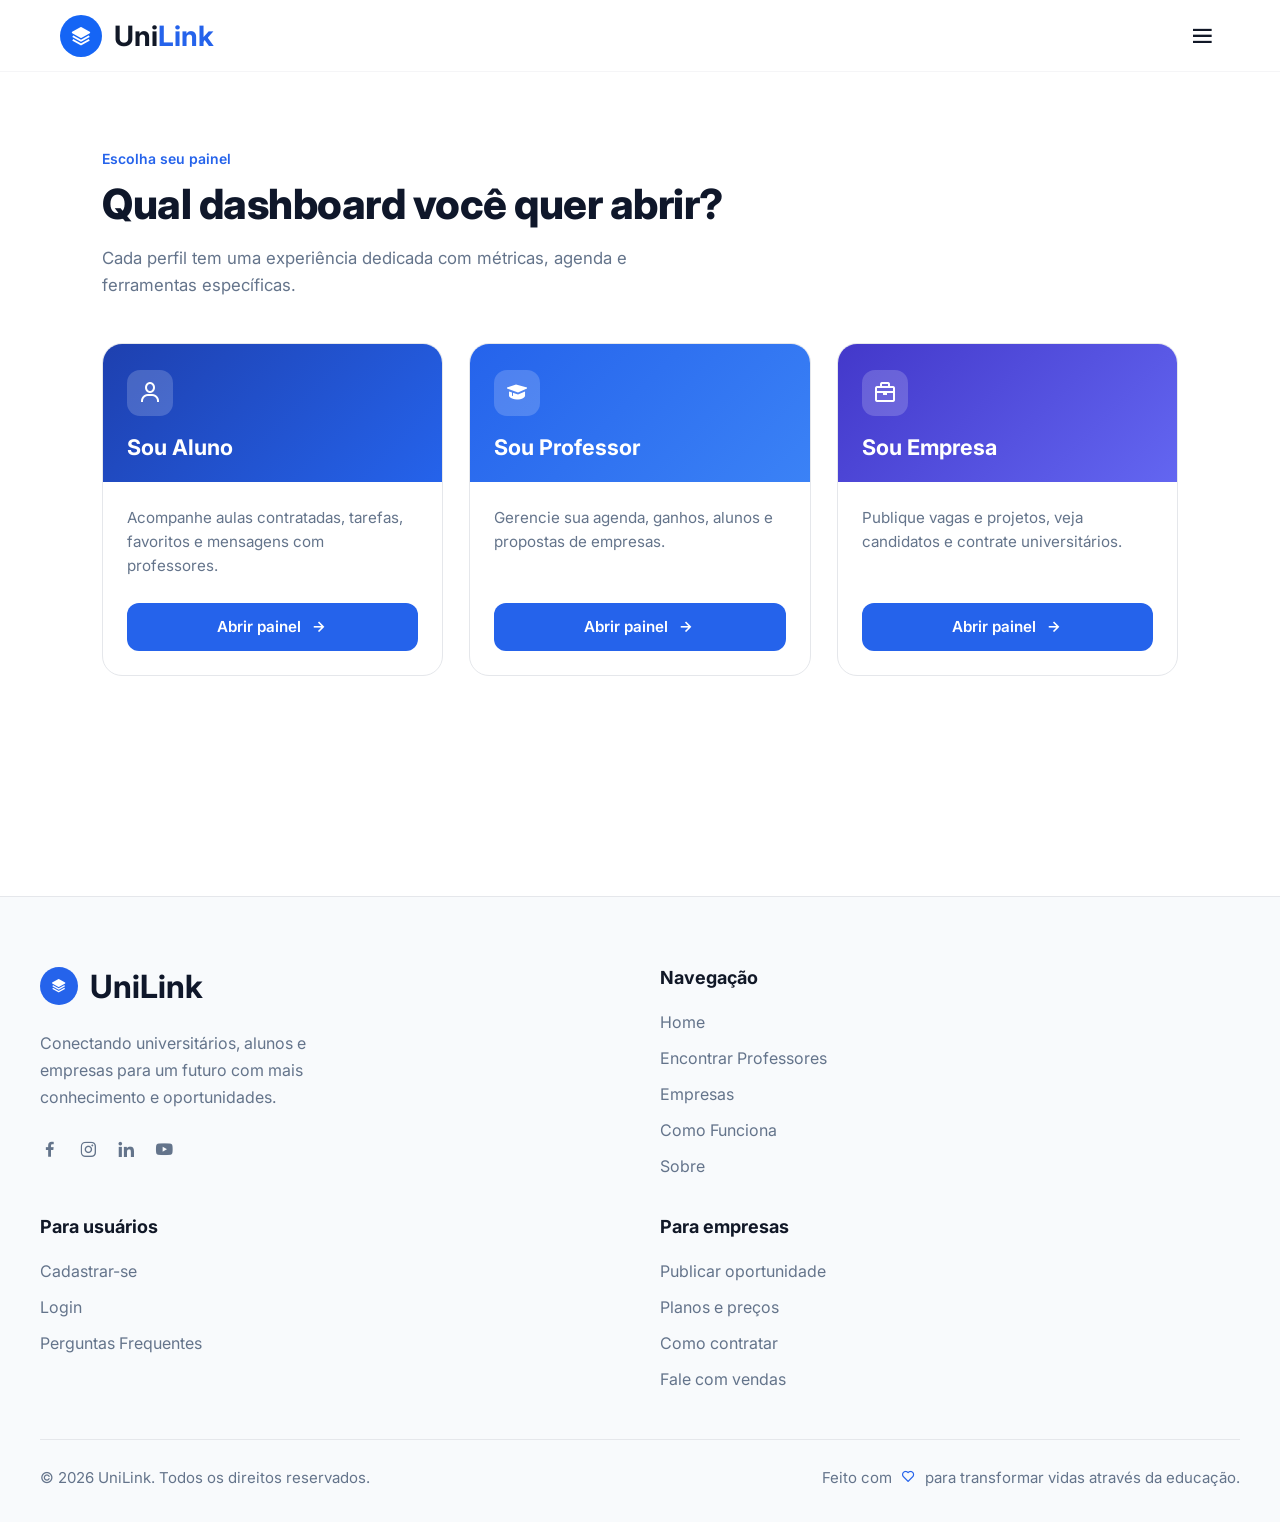
==== dashboard.html @ 73de166a "criacao da dashboard, dashboards e sidebar por tipo de conta + mobile navbar + responsividade + orga" ====
<!DOCTYPE html>
<html lang="pt-br">
<head>
    <meta charset="UTF-8">
    <meta name="viewport" content="width=device-width, initial-scale=1.0">
    <title>Escolha seu Painel | UniLink</title>
    <link rel="stylesheet" href="css/styles.css">
    <link rel="stylesheet" href="css/dashboard/dashboard.css">
    <link href='https://unpkg.com/boxicons@2.1.4/css/boxicons.min.css' rel='stylesheet'>
</head>
<body>
    <header id="header">
        <nav class="navbar">
            <a href="index.html" class="logo">
                <div class="logo-icon">
                    <i class='bx bxs-layer'></i>
                </div>
                <span >Uni<span style="color:#2563EB">Link</span></span>
            </a>
            <ul class="nav-links">
                <li><a href="index.html">Home</a></li>
                <li><a href="professores.html">Encontrar Professores</a></li>
                <li><a href="empresas.html">Empresas</a></li>
                <li><a href="#">Como Funciona</a></li>
                <li><a href="faq.html">Sobre</a></li>
            </ul>
            <div class="nav-buttons">
                <button class="btn-login" onclick="window.location.href='login.html'">
                    <i class='bx bx-log-in' style='color:#0e0e0e'></i>
                    Login
                </button>
                <button class="btn-register" onclick="window.location.href='register.html'">Cadastre-se</button>
            </div>
            <button class="menu-toggle" id="menuToggle" aria-label="Abrir menu">
                <i class='bx bx-menu'></i>
            </button>
            <div class="mobile-menu" id="mobileMenu">
                <ul class="mobile-nav-links">
                    <li><a href="index.html">Home</a></li>
                    <li><a href="professores.html">Encontrar Professores</a></li>
                    <li><a href="empresas.html">Empresas</a></li>
                    <li><a href="#">Como Funciona</a></li>
                    <li><a href="faq.html">Sobre</a></li>
                </ul>
                <div class="mobile-nav-buttons">
                    <button class="btn-login" onclick="window.location.href='login.html'">
                        <i class='bx bx-log-in'></i>
                        Login
                    </button>
                    <button class="btn-register" onclick="window.location.href='register.html'">Cadastre-se</button>
                </div>
            </div>
        </nav>
    </header>
    <main>
        <section class="dash-select">
            <div class="dash-container">
                <span class="dash-eyebrow">Escolha seu painel</span>
                <h1>Qual dashboard você quer abrir?</h1>
                <p>Cada perfil tem uma experiência dedicada com métricas, agenda e ferramentas específicas.</p>
                <div class="dash-grid">
                    <article class="dash-card dash-card-aluno">
                        <div class="dash-card-top">
                            <div class="dash-icon">
                                <i class='bx bx-user'></i>
                            </div>
                            <h3>Sou Aluno</h3>
                        </div>
                        <div class="dash-card-body">
                            <p>Acompanhe aulas contratadas, tarefas, favoritos e mensagens com professores.</p>
                            <a href="painel-aluno.html" class="dash-btn">
                                Abrir painel
                                <i class='bx bx-right-arrow-alt'></i>
                            </a>
                        </div>
                    </article>
                    <article class="dash-card dash-card-professor">
                        <div class="dash-card-top">
                            <div class="dash-icon">
                                <i class='bx bxs-graduation'></i>
                            </div>
                            <h3>Sou Professor</h3>
                        </div>
                        <div class="dash-card-body">
                            <p>Gerencie sua agenda, ganhos, alunos e propostas de empresas.</p>
                            <a href="painel-professor.html" class="dash-btn">
                                Abrir painel
                                <i class='bx bx-right-arrow-alt'></i>
                            </a>
                        </div>
                    </article>
                    <article class="dash-card dash-card-empresa">
                        <div class="dash-card-top">
                            <div class="dash-icon">
                                <i class='bx bx-briefcase'></i>
                            </div>
                            <h3>Sou Empresa</h3>
                        </div>
                        <div class="dash-card-body">
                            <p>Publique vagas e projetos, veja candidatos e contrate universitários.</p>
                            <a href="painel-empresa.html" class="dash-btn">
                                Abrir painel
                                <i class='bx bx-right-arrow-alt'></i>
                            </a>
                        </div>
                    </article>
                </div>
            </div>
        </section>
    </main>
    <footer class="footer">
        <div class="footer-container">
            <div class="footer-top">
                <div class="footer-brand">
                    <a href="#" class="footer-logo">
                        <div class="footer-logo-icon">
                            <i class='bx bxs-layer'></i>
                        </div>
                        <span>UniLink</span>
                    </a>
                    <p>
                        Conectando universitários, alunos e empresas para um futuro com mais conhecimento e oportunidades.
                    </p>
                    <div class="footer-social">
                        <a href="#"><i class='bx bxl-facebook'></i></a>
                        <a href="#"><i class='bx bxl-instagram' ></i></a>
                        <a href="#"><i class='bx bxl-linkedin' ></i></a>
                        <a href="#"><i class='bx bxl-youtube'></i></a>
                    </div>
                </div>
                <div class="footer-links">
                    <h4>Navegação</h4>
                    <a href="index.html">Home</a>
                    <a href="professores.html">Encontrar Professores</a>
                    <a href="empresas.html">Empresas</a>
                    <a href="#">Como Funciona</a>
                    <a href="faq.html">Sobre</a>
                </div>
                <div class="footer-links">
                    <h4>Para usuários</h4>
                    <a href="register.html">Cadastrar-se</a>
                    <a href="login.html">Login</a>
                    <a href="faq.html">Perguntas Frequentes</a>
                </div>
                <div class="footer-links">
                    <h4>Para empresas</h4>
                    <a href="#">Publicar oportunidade</a>
                    <a href="#">Planos e preços</a>
                    <a href="#">Como contratar</a>
                    <a href="#">Fale com vendas</a>
                </div>
            </div>
            <div class="footer-bottom">
                <p>
                    © 2026 UniLink. Todos os direitos reservados.
                </p>
                <p>
                    Feito com
                    <i class='bx bx-heart'></i>
                    para transformar vidas através da educação.
                </p>
            </div>
        </div>
    </footer>
    <script src="js/script.js"></script>
    <script src="js/dashboard/dashboard.js"></script>
</body>
</html>
---- css/styles.css ----
@import url('https://fonts.googleapis.com/css2?family=Inter:wght@400;500;600;700;800&display=swap');

* {
    padding: 0;
    margin: 0;
    box-sizing: border-box;
}

:root{
    --title:#000000;
    --text:#64748B;
    --primary:#2563EB;
    --background:#FFFFFF;
    --surface:#F8FAFC;
    --border:#E5E7EB;
    --h1:4.2rem;
    --h2:2.6rem;
    --h3:1.55rem;
    --text-lg:1.15rem;
    --text:1rem;
    --text-sm:.92rem;
    --fw-bold:700;
    --fw-semibold:600;
    --fw-medium:500;
}

body{
    font-family:'Inter', Arial, Helvetica, sans-serif;
    -webkit-font-smoothing:antialiased;
    -moz-osx-font-smoothing:grayscale;
    background:#fff;
}

header{
    position: fixed;
    top: 0;
    left: 50%;
    transform: translateX(-50%);
    width: 100%;
    max-width: 100%;
    height: 72px;
    background: rgba(255,255,255,.8);
    backdrop-filter: blur(10px);
    border-bottom: 1px solid rgba(229,231,235,.4);
    z-index: 1000;
    transition:
        width .35s ease,
        max-width .35s ease,
        height .35s ease,
        top .35s ease,
        border-radius .35s ease,
        background .35s ease,
        box-shadow .35s ease;
}

header.scrolled{
    top: 15px;
    width: calc(100% - 180px);
    max-width: 1220px;
    height: 60px;
    border-radius: 18px;
    background: rgba(255,255,255,.65);
    box-shadow: 0 10px 30px rgba(0,0,0,.08);
}

.navbar{
    max-width:1200px;
    height: 100%;
    margin:auto;
    display:flex;
    justify-content:space-between;
    align-items:center;
    padding:0 20px;
}

.logo{
    display:flex;
    align-items:center;
    gap:12px;
    font-size:28px;
    font-weight:700;
    color:#111827;
    text-decoration:none; 
}

.logo-icon{
    width:42px;
    height:42px;
    border-radius:50%;
    background:#1565F5;

    display:flex;
    justify-content:center;
    align-items:center;
}

.logo-icon i{
    color:#fff;
    font-size:22px;
}

.nav-links{
    display:flex;
    gap:42px;
    list-style:none;
}

.nav-links a{
    text-decoration:none;
    color:#4b5563;
    font-size:16px;
    transition:.3s;
}

.nav-links a:hover{
    color:#1565F5;
}

.nav-links .active{
    color:#1565F5;
    font-weight:600;
}

.nav-buttons{
    display:flex;
    gap:12px;
}



.btn-login{
    background:#fff;
    color:#111827;
    border:1px solid #d1d5db;
    padding:10px 22px;
    border-radius:12px;
    cursor:pointer;
    font-size:15px;
    transition:.3s;
}

.btn-login:hover{
    background:#f3f4f6;
}

.btn-register{
    background:#1565F5;
    color:#fff;
    border:none;
    padding:10px 22px;
    border-radius:12px;
    cursor:pointer;
    font-size:15px;
    transition:.3s;
}

.btn-register:hover{
    background:#0f57dc;
}

.menu-toggle{
    display:none;
    background:none;
    border:none;
    font-size:28px;
    color:#111827;
    cursor:pointer;
    padding:4px;
}

.mobile-menu{
    position:absolute;
    top: calc(100% + 10px);
    left:0;
    width:100%;
    background:#ffffff;
    border:1px solid rgba(229,231,235,.8);
    border-radius: 16px;
    box-shadow:0 18px 40px rgba(0,0,0,.14);
    padding:24px 20px;
    display:flex;
    flex-direction:column;
    gap:22px;

    transform:translateY(-8px);
    opacity:0;
    pointer-events:none;
    transition:.25s ease;
}

.mobile-menu.open{
    transform:translateY(0);
    opacity:1;
    pointer-events:auto;
}

.mobile-nav-links{
    list-style:none;
    display:flex;
    flex-direction:column;
    gap:16px;
}

.mobile-nav-links a{
    text-decoration:none;
    color:#4b5563;
    font-size:17px;
    transition:.2s;
}

.mobile-nav-links a:hover,
.mobile-nav-links .active{
    color:var(--primary);
    font-weight:600;
}

.mobile-nav-buttons{
    display:flex;
    flex-direction:column;
    gap:12px;
    padding-top:6px;
    border-top:1px solid var(--border);
}

.mobile-nav-buttons button{
    width:100%;
    justify-content:center;
}

.hero{
    max-width:1200px;
    margin:140px auto 80px;
    padding:0 20px;
    display:grid;
    grid-template-columns:1fr 1fr;
    gap:90px;
    align-items:center;
}

.hero-left h1{
    font-size:65px;
    line-height:1.03;
    letter-spacing:-2px;
    margin-bottom:30px;
}

.hero-left h1 span{
    color:#2563EB;
}

.hero-left p{
    font-size:19px;
    line-height:1.7;
    color:#64748B;
    max-width:560px;
    margin-bottom:38px;
}

.hero-buttons{
    display:flex;
    gap:14px;
    margin-bottom:50px;
}

.hero-btn{
    height:56px;
    padding:0 28px;
    display:flex;
    align-items:center;
    gap:10px;
    text-decoration:none;
    border-radius:14px;
    font-weight:600;
    transition:.3s;
}

.hero-btn-primary{
    background:#2563EB;
    color:#fff;
}

.hero-btn-primary:hover{
    background:#1D4ED8;
}

.hero-btn-secondary{
    border:1px solid #D6DCE5;
    color:#111827;
    background:#fff;
}

.hero-btn-secondary:hover{
    background:#F8FAFC;
}

.hero-stats{
    display:flex;
    gap:24px;
    flex-wrap:nowrap;
}

.stat{
    display:flex;
    gap:10px;
    align-items:center;
}

.hero-stats .icon{
    width:42px;
    height:42px;
    min-width:42px;
    border-radius:14px;
    display:flex;
    justify-content:center;
    align-items:center;
    font-size:20px;
    flex-shrink:0;
    position:static;
}

.blue{
    background:#EAF2FF;
    color:#2563EB;
}

.green{
    background:#DCFCE7;
    color:#16A34A;
}

.orange{
    background:#FFF3E0;
    color:#F59E0B;
}

.stat h3{
    margin:0;
    font-size:22px;
    font-weight:700;
    color:#111827;
    line-height:1.2;
}

.stat p{
    margin:0;
    font-size:14px;
    color:#64748B;
    line-height:1.2;
}

.hero-right{
    position:relative;
}

.hero-right img{
    width:100%;
    border-radius:28px;
    display:block;
}

.hero-card{
    position:absolute;
    background:#fff;
    border-radius:20px;
    padding:18px;
    box-shadow:0 12px 40px rgba(15,23,42,.12);
}

.hero-card small{
    display:block;
    color:#64748B;
    margin-bottom:8px;
    font-size:13px;
}

.hero-card h3{
    font-size:20px;
    color:#111827;
    margin-bottom:6px;
}

.hero-card span{
    font-size:13px;
    color:#64748B;
}

.rating{
    top:25px;
    left:25px;
}

.price{
    top:25px;
    right:25px;
}

.university-card{
    right:30px;
    top:180px;
    width:230px;
    display:flex;
    gap:15px;
    align-items:center;
}

.subject{
    left:25px;
    bottom:25px;
    display:flex;
    gap:15px;
    align-items:center;
}

.lesson{
    right:25px;
    bottom:25px;
    display:flex;
    gap:15px;
    align-items:center;
}

.badge{
    width:42px;
    height:42px;
    border-radius:12px;
    display:flex;
    justify-content:center;
    align-items:center;
    background:#EAF2FF;
    color:#2563EB;
    font-weight:700;
}

.card{
    position:absolute;
    background:white;
    padding:18px;
    border-radius:18px;
    box-shadow:0 15px 30px rgba(0,0,0,.12);
}

.rating{
    top:30px;
    left:-30px;
}

.price{
    top:40px;
    right:-20px;
}

.university{
    top:180px;
    right:-35px;
}

.lesson{
    bottom:30px;
    right:-20px;
}

.steps{
    max-width:1200px;
    margin:100px auto;
    text-align:center;
}

.steps h2{
    font-size:48px;
}

.subtitle{
    margin-top:12px;
    color:#6b7280;
    font-size:20px;
}

.container{
    margin-top:60px;
    display:grid;
    grid-template-columns:repeat(3,1fr);
    gap:25px;
}

.explain{
    display:flex;
    align-items:flex-start;
    gap:18px;
    padding:28px;
    background:#fff;
    border:1px solid #e5e7eb;
    border-radius:20px;
    transition:.3s;
}

.explain:hover{
    transform:translateY(-5px);
    box-shadow:0 15px 35px rgba(0,0,0,.08);
}

.icon{
    width:52px;
    height:52px;
    border-radius:16px;
    display:flex;
    justify-content:center;
    align-items:center;
    position:relative;
    flex-shrink:0;
}

.icon i{
    font-size:24px;
}

.blue{
    background:#e7f1ff;
    color:#1565F5;
}

.green{
    background:#dcfce7;
    color:#16a34a;
}

.orange{
    background:#fff3e0;
    color:#f59e0b;
}

.icon span{
    position:absolute;
    right:-6px;
    bottom:-6px;
    width:20px;
    height:20px;
    background:#fff;
    border-radius:50%;
    border:1px solid #ddd;
    display:flex;
    justify-content:center;
    align-items:center;
    font-size:11px;
    font-weight:bold;
}

.content{
    text-align:left;
}

.content h3{
    font-size:24px;
    margin-bottom:10px;
    color:#111827;
}

.content p{
    color:#6b7280;
    line-height:1.6;
}

.arrow{
    margin-left:auto;
    align-self:center;
    font-size:28px;
    color:#6b7280;
}

.explore{
    max-width:1200px;
    margin:100px auto;
    text-align:center;
}

.explore h2{
    font-size:48px;
    font-weight:700;
    margin-bottom:50px;
}

.categories{
    display:grid;
    grid-template-columns:repeat(6, minmax(0, 1fr));
    gap:18px;
}

.item-cat{
    display:flex;
    align-items:center;
    gap:12px;
    padding:18px 20px;
    border:1px solid #dbe3ef;
    border-radius:16px;
    background:#fff;
    cursor:pointer;
    transition:.3s;
    min-width: 0;
    align-items: flex-start;
}

.item-cat:hover{
    transform:translateY(-3px);
    border-color:#1565F5;
    box-shadow:0 10px 25px rgba(21,101,245,.12);
}

.item-cat i{
    font-size:20px;
    color:#1565F5;
    flex-shrink: 0;
    min-width: 0;
    white-space: normal;
    line-height: 1.3;
}

.item-cat span{
    font-size:18px;
    color:#111827;
    font-weight:500;
}

.teachers-contrast {
    max-width: 1240px;
    margin: 80px auto;
    padding: 0 20px;
}

.teachers-header {
    display: flex;
    justify-content: space-between;
    align-items: center;
    margin-bottom: 35px;
}

.teachers-header h2 {
    font-size: 2.1rem;
    font-weight: 700;
}

.teachers-header a {
    color: #2563EB;
    text-decoration: none;
    font-weight: 500;
    transition: .2s;
}

.teachers-header a:hover {
    color: #1d4ed8;
}

.teachers {
    display: grid;
    grid-template-columns: repeat(auto-fit, minmax(280px,1fr));
    gap: 22px;
}

.card-teachers {
    background: #fff;
    border: 1px solid #E5E7EB;
    border-radius: 18px;
    overflow: hidden;
    transition: .25s ease;
    display: flex;
    flex-direction: column;
}

.card-teachers:hover {
    transform: translateY(-5px);
    box-shadow: 0 15px 35px rgba(0,0,0,.08);
}

.card-teachers img {
    width: 100%;
    height: 290px;
    object-fit: cover;
    display: block;
}

.card-content {
    padding: 18px;
    display: flex;
    flex-direction: column;
    flex: 1;
}

.university {
    color: #2563EB;
    font-size: .75rem;
    font-weight: 700;
    letter-spacing: .4px;
    text-transform: uppercase;
    margin-bottom: 8px;
}

.card-content h3 {
    font-size: 1.45rem;
    font-weight: 700;
    color: #0F172A;
    margin-bottom: 6px;
}

.course {
    color: #6B7280;
    font-size: .95rem;
    margin-bottom: 18px;
}

.info {
    display: flex;
    justify-content: space-between;
    align-items: center;
    margin-bottom: 18px;
}

.info span {
    color: #475569;
    font-size: .95rem;
}

.info strong {
    color: #111827;
    font-size: 1rem;
}

.status {
    width: fit-content;
    padding: 6px 14px;
    border-radius: 999px;
    font-size: .82rem;
    font-weight: 600;
    margin-bottom: 18px;
}

.status.online {
    background: #DCFCE7;
    color: #16A34A;
}

.status.presencial {
    background: #DBEAFE;
    color: #2563EB;
}

.card-content button {
    margin-top: auto;
    width: 100%;
    height: 46px;
    border: none;
    border-radius: 12px;
    background: #2563EB;
    color: white;
    font-size: .95rem;
    font-weight: 600;
    cursor: pointer;
    transition: .2s;
}

.card-content button:hover {
    background: #1D4ED8;
}

.recruitment{
    padding:90px 20px;
}

.recruitment-container{
    max-width:1200px;
    margin:auto;
    display:grid;
    grid-template-columns:1.05fr .95fr;
    gap:80px;
    align-items:center;
    background:#F4F9FF;
    border:1px solid #DCE7F4;
    border-radius:22px;
    padding:40px;
}

.recruitment-preview{
    display:flex;
    flex-direction:column;
    gap:26px;
}

.job-card{
    background:#fff;
    border:1px solid #D8E2EF;
    border-radius:22px;
    padding:22px;
    box-shadow:0 2px 10px rgba(0,0,0,.04);
}

.job-header{
    display:flex;
    align-items:center;
    gap:14px;
    margin-bottom:16px;
}

.company-icon{
    width:40px;
    height:40px;
    border-radius:50%;
    background:#2563EB;
    color:#fff;
    display:flex;
    justify-content:center;
    align-items:center;
}

.company-name{
    display:block;
    font-size:1.15rem;
    font-weight:700;
    color:#071B4A;
    margin-bottom:2px;
}

.job-header p{
    color:#64748B;
    font-size:.95rem;
}

.job-card h3{
    font-size:2rem;
    color:#131313;
    margin-bottom:18px;
}

.job-tags{
    display:flex;
    flex-wrap:wrap;
    gap:10px;
    margin-bottom:18px;
}

.job-tags span{
    background:#EAF2FF;
    color:#2563EB;
    padding:7px 14px;
    border-radius:999px;
    font-size:.9rem;
    font-weight:600;
}

.technologies{
    color:#64748B;
    margin-bottom:10px;
}

.deadline{
    display:flex;
    align-items:center;
    gap:8px;
    color:#64748B;
    margin-bottom:22px;
}

.details-btn{
    display:inline-flex;
    width:max-content;
    padding:12px 18px;
    text-decoration:none;
    color:#071B4A;
    border:1px solid #CBD5E1;
    border-radius:12px;
    font-weight:600;
    transition:.25s;
}

.details-btn:hover{
    background:#F8FAFC;
}

.recruitment-preview img{
    width:100%;
    height:190px;
    object-fit:cover;
    border-radius:18px;
    display:block;
}

.recruitment-content h2{
    font-size:3rem;
    line-height:1.1;
    color:#000000;
    margin-bottom:24px;
}

.recruitment-content p{
    font-size:1.25rem;
    line-height:1.7;
    color:#64748B;
    max-width:500px;
    margin-bottom:38px;
}

.publish-btn{
    display:inline-flex;
    align-items:center;
    gap:10px;
    background:#2563EB;
    color:#fff;
    text-decoration:none;
    font-weight:600;
    padding:16px 30px;
    border-radius:14px;
    transition:.25s;
}

.publish-btn:hover{
    background:#1D4ED8;
}

.testimonials{
    max-width:1200px;
    margin:100px auto;
    padding:0 20px;
    text-align:center;
}

.testimonials h2{
    font-size:2.6rem;
    font-weight:700;
    color:#111827;
    margin-bottom:50px;
}

.testimonials-grid{
    display:grid;
    grid-template-columns:repeat(3,1fr);
    gap:24px;
}

.testimonial-card{
    background:#fff;
    border:1px solid #E5E7EB;
    border-radius:20px;
    padding:32px;
    text-align:left;
    transition:.3s;
}

.testimonial-card:hover{
    transform:translateY(-5px);
    box-shadow:0 15px 35px rgba(0,0,0,.08);
}

.quote-icon{
    font-size:32px;
    color:#BFDBFE;
    margin-bottom:16px;
}

.testimonial-author{
    display:flex;
    align-items:center;
    gap:12px;
    margin-bottom:14px;
}

.testimonial-author img{
    width:48px;
    height:48px;
    border-radius:50%;
    object-fit:cover;
}

.testimonial-author h4{
    font-size:1rem;
    font-weight:700;
    color:#111827;
    margin-bottom:2px;
}

.testimonial-author span{
    font-size:.88rem;
    color:#64748B;
}

.testimonial-stars{
    color:#F59E0B;
    font-size:15px;
    margin-bottom:14px;
}

.testimonial-card p{
    font-size:.98rem;
    line-height:1.6;
    color:#4B5563;
}

.stats-bar{
    max-width:1200px;
    margin:0 auto 100px;
    padding:0 20px;
}

.stats-bar-container{
    display:flex;
    justify-content:space-between;
    align-items:center;
    border:1px solid #E5E7EB;
    border-radius:22px;
    padding:36px 50px;
    flex-wrap:wrap;
    gap:24px;
}

.stats-bar-item{
    display:flex;
    align-items:center;
    gap:14px;
}

.stats-bar-icon{
    width:44px;
    height:44px;
    min-width:44px;
    border-radius:14px;
    background:#EAF2FF;
    color:#2563EB;
    display:flex;
    justify-content:center;
    align-items:center;
    font-size:20px;
    flex-shrink:0;
}

.stats-bar-item h3{
    font-size:1.5rem;
    font-weight:700;
    color:#111827;
    line-height:1.2;
}

.stats-bar-item p{
    font-size:.88rem;
    color:#64748B;
    line-height:1.2;
}

.cta{
    max-width: 1200px;
    margin: 80px auto;
    padding: 70px 50px;

    display: flex;
    justify-content: space-between;
    align-items: center;
    gap: 60px;

    background: linear-gradient(90deg,#0d5de8,#2b7bff);
    border-radius: 28px;
    color: #fff;
}

.cta-content{
    max-width: 620px;
}

.cta h2{
    font-size: 3rem;
    line-height: 1.1;
    font-weight: 700;
    margin-bottom: 18px;
}

.cta p{
    font-size: 1.1rem;
    line-height: 1.7;
    color: rgba(255,255,255,.9);
}

.cta-actions{
    display: flex;
    flex-direction: column;
    gap: 16px;
    min-width: 300px;
}

.cta-actions button{
    height: 58px;
    border-radius: 14px;
    border: none;
    display: flex;
    align-items: center;
    justify-content: center;
    gap: 10px;
    font-size: 1rem;
    font-weight: 600;
    cursor: pointer;
    transition: .3s;
}

.filled{
    background: #fff;
    color: #111;
}

.filled:hover{
    background: #f2f2f2;
}

.outline{
    background: transparent;
    color: #fff;
    border: 1px solid rgba(255,255,255,.35);
}

.outline:hover{
    background: rgba(255,255,255,.1);
}

.cta-actions i{
    font-size: 20px;
}

.footer{
    background:#F8FAFC;
    border-top:1px solid #E5E7EB;
    margin-top:120px;
    padding:70px 20px 35px;
}

.footer-container{
    max-width:1200px;
    margin:auto;
}

.footer-top{
    display:grid;
    grid-template-columns:2fr 1fr 1fr 1fr;
    gap:70px;
    padding-bottom:50px;
    border-bottom:1px solid #E5E7EB;
}

.footer-logo{
    display:flex;
    align-items:center;
    gap:12px;
    text-decoration:none;
    margin-bottom:24px;
}

.footer-logo span{
    font-size:2rem;
    font-weight:700;
    color:#0F172A;
}

.footer-logo-icon{
    width:38px;
    height:38px;
    border-radius:50%;
    background:#2563EB;
    color:#fff;
    display:flex;
    justify-content:center;
    align-items:center;
}

.footer-brand p{
    color:#64748B;
    line-height:1.7;
    margin-bottom:28px;
    max-width:340px;
}

.footer-social{
    display:flex;
    gap:18px;
}

.footer-social a{
    color:#64748B;
    font-size:20px;
    transition:.25s;
}

.footer-social a:hover{
    color:#2563EB;
}

.footer-links{
    display:flex;
    flex-direction:column;
    gap:16px;
}

.footer-links h4{
    color:#111827;
    font-size:18px;
    margin-bottom:8px;
}

.footer-links a{
    text-decoration:none;
    color:#64748B;
    transition:.25s;
}

.footer-links a:hover{
    color:#2563EB;
}

.footer-bottom{
    display:flex;
    justify-content:space-between;
    align-items:center;
    padding-top:28px;
    color:#64748B;
    font-size:15px;
}

.footer-bottom i{
    color:#2563EB;
    margin:0 5px;
}

@media (max-width:1280px){
    .nav-links,
    .nav-buttons{
        display:none;
    }

    .menu-toggle{
        display:flex;
        align-items:center;
        justify-content:center;
    }

    header.scrolled{
        top:10px;
        width: calc(100% - 24px);
        max-width: 100%;
        border-radius: 16px;
        background: rgba(255,255,255,.65);
        box-shadow: 0 10px 25px rgba(0,0,0,.10);
        border: 1px solid rgba(229,231,235,.7);
    }
}

@media (max-width:1280px){
    .hero{
        grid-template-columns:1fr;
        gap:50px;
        margin:120px auto 60px;
    }

    .hero-left h1{
        font-size:48px;
        letter-spacing:-1px;
    }

    .container{
        grid-template-columns:repeat(2,1fr);
    }

    .categories{
        grid-template-columns:repeat(2, minmax(0, 1fr));
        gap:14px;
    }

    .item-cat{
        padding:16px 18px;
    }

    .item-cat span{
        font-size:16px;
    }

    .teachers{
        grid-template-columns:repeat(2,1fr);
    }

    .testimonials-grid{
        grid-template-columns:repeat(2,1fr);
    }

    .recruitment-container{
        grid-template-columns:1fr;
        gap:40px;
    }

    .cta{
        flex-direction:column;
        text-align:center;
        align-items:center;
        margin:70px 24px;
        padding:50px 36px;
        gap:32px;
    }

    .cta-content{
        max-width:100%;
    }

    .cta-actions{
        width:100%;
        max-width:340px;
        min-width:0;
    }

    .footer-top{
        grid-template-columns:1fr 1fr;
        gap:40px;
    }
}

@media (max-width:700px){
    .hero{
        padding:0 16px;
        margin:110px auto 50px;
    }

    .hero-left h1{
        font-size:36px;
    }

    .hero-left p{
        font-size:16px;
    }

    .hero-buttons{
        flex-direction:column;
        gap:10px;
    }

    .hero-btn{
        width:100%;
        justify-content:center;
        height:50px;
    }

    .hero-stats{
        flex-wrap:wrap;
        gap:16px;
    }

    .hero-card{
        display:none;
    }

    .steps{
        margin:60px auto;
        padding:0 16px;
    }

    .steps h2,
    .explore h2,
    .testimonials h2{
        font-size:28px;
    }

    .subtitle{
        font-size:16px;
    }

    .container{
        grid-template-columns:1fr;
        margin-top:32px;
        gap:16px;
    }

    .explore{
        margin:60px auto;
        padding:0 16px;
    }

    .categories{
        grid-template-columns:repeat(2,1fr);
        gap:12px;
    }

    .teachers-contrast{
        margin:60px auto;
        padding:0 16px;
    }

    .teachers-header{
        flex-direction:column;
        align-items:flex-start;
        gap:10px;
    }

    .teachers-header h2{
        font-size:24px;
    }

    .teachers{
        grid-template-columns:1fr;
    }
    
    .card-teachers img{
        height: 500px;
    }

    .recruitment{
        padding:60px 16px;
    }

    .recruitment-container{
        padding:24px;
        border-radius:18px;
    }

    .job-card h3{
        font-size:1.5rem;
    }

    .recruitment-content h2{
        font-size:28px;
    }

    .recruitment-content p{
        font-size:16px;
    }

    .testimonials{
        margin:60px auto;
        padding:0 16px;
    }

    .testimonials-grid{
        grid-template-columns:1fr;
    }

    .stats-bar{
        margin:0 auto 60px;
        padding:0 16px;
    }

    .stats-bar-container{
        flex-direction:column;
        align-items:flex-start;
        padding:24px;
        gap:20px;
    }

    .cta{
        flex-direction:column;
        text-align:center;
        align-items:center;
        padding:36px 22px;
        margin:60px 16px;
        gap:24px;
        border-radius:20px;
    }

    .cta-content{
        max-width:100%;
    }

    .cta h2{
        font-size:26px;
        line-height:1.2;
        margin-bottom:12px;
    }

    .cta h2 br{
        display:none;
    }

    .cta p{
        font-size:15px;
        line-height:1.6;
    }

    .cta-actions{
        width:100%;
        min-width:0;
        gap:12px;
    }

    .cta-actions button{
        height:50px;
        font-size:15px;
        padding:0 16px;
    }

    .footer{
        margin-top:60px;
        padding:50px 16px 24px;
    }

    .footer-top{
        grid-template-columns:1fr;
        gap:32px;
    }

    .footer-bottom{
        flex-direction:column;
        gap:8px;
        text-align:center;
    }
}

::-webkit-scrollbar{
    width: 12px;
}

::-webkit-scrollbar-track{
    background: var(--surface);
}

::-webkit-scrollbar-thumb{
    background: var(--primary);
    border-radius: 999px;
    border: 3px solid var(--surface);
}

::-webkit-scrollbar-thumb:hover{
    background: #1D4ED8;
}

::-webkit-scrollbar-thumb:active{
    background: #1e40af;
}

html{
    scrollbar-width: thin;
    scrollbar-color: var(--primary) var(--surface);
}

html{
    scroll-behavior: smooth;
}
---- css/dashboard/dashboard.css ----
@import url('https://fonts.googleapis.com/css2?family=Inter:wght@400;500;600;700;800&display=swap');

.dash-select,
.dash-select *{
    font-family:'Inter', Arial, Helvetica, sans-serif;
    -webkit-font-smoothing:antialiased;
    -moz-osx-font-smoothing:grayscale;
}

.dash-select{
    min-height:calc(100vh - 250px);
    padding:150px 8% 100px;
    background:#fff;
}

.dash-container{
    max-width:1200px;
    margin:auto;
}

.dash-eyebrow{
    display:block;
    color:#2563EB;
    font-size:14px;
    font-weight:600;
    margin-bottom:12px;
}

.dash-select h1{
    font-size:2.6rem;
    font-weight:800;
    letter-spacing:-.5px;
    color:#0F172A;
    margin-bottom:16px;
}

.dash-select > .dash-container > p{
    color:#64748B;
    font-size:1.05rem;
    line-height:1.6;
    max-width:620px;
    margin-bottom:44px;
}

.dash-grid{
    display:grid;
    grid-template-columns:repeat(3, 1fr);
    gap:26px;
}

.dash-card{
    background:#fff;
    border:1px solid #E5E7EB;
    border-radius:20px;
    overflow:hidden;
    transition:.3s ease;
    display:flex;
    flex-direction:column;
}

.dash-card:hover{
    transform:translateY(-6px);
    box-shadow:0 20px 40px rgba(15,23,42,.10);
}

.dash-card-top{
    padding:26px 24px 22px;
    color:#fff;
}

.dash-card-aluno .dash-card-top{
    background:linear-gradient(135deg, #1e40af, #2563EB);
}

.dash-card-professor .dash-card-top{
    background:linear-gradient(135deg, #2563EB, #3B82F6);
}

.dash-card-empresa .dash-card-top{
    background:linear-gradient(135deg, #4338CA, #6366F1);
}

.dash-icon{
    width:46px;
    height:46px;
    border-radius:13px;
    background:rgba(255,255,255,.18);
    display:flex;
    align-items:center;
    justify-content:center;
    font-size:24px;
    margin-bottom:18px;
}

.dash-card-top h3{
    font-size:1.35rem;
    font-weight:700;
}

.dash-card-body{
    padding:24px;
    display:flex;
    flex-direction:column;
    flex:1;
}

.dash-card-body p{
    color:#64748B;
    font-size:.95rem;
    line-height:1.6;
    margin-bottom:24px;
    flex:1;
}

.dash-btn{
    display:inline-flex;
    align-items:center;
    justify-content:center;
    gap:8px;
    height:48px;
    border-radius:12px;
    background:#2563EB;
    color:#fff;
    text-decoration:none;
    font-size:.95rem;
    font-weight:600;
    transition:.25s;
}

.dash-btn i{
    font-size:19px;
    transition:.25s;
}

.dash-btn:hover{
    background:#1D4ED8;
}

.dash-btn:hover i{
    transform:translateX(3px);
}

@media (max-width:1024px){
    .dash-grid{
        grid-template-columns:repeat(2, 1fr);
    }
}

@media (max-width:768px){
    .dash-select{
        padding:120px 6% 70px;
    }

    .dash-select h1{
        font-size:2rem;
    }

    .dash-select > .dash-container > p{
        font-size:1rem;
        margin-bottom:34px;
    }

    .dash-grid{
        grid-template-columns:1fr;
        gap:20px;
    }
}
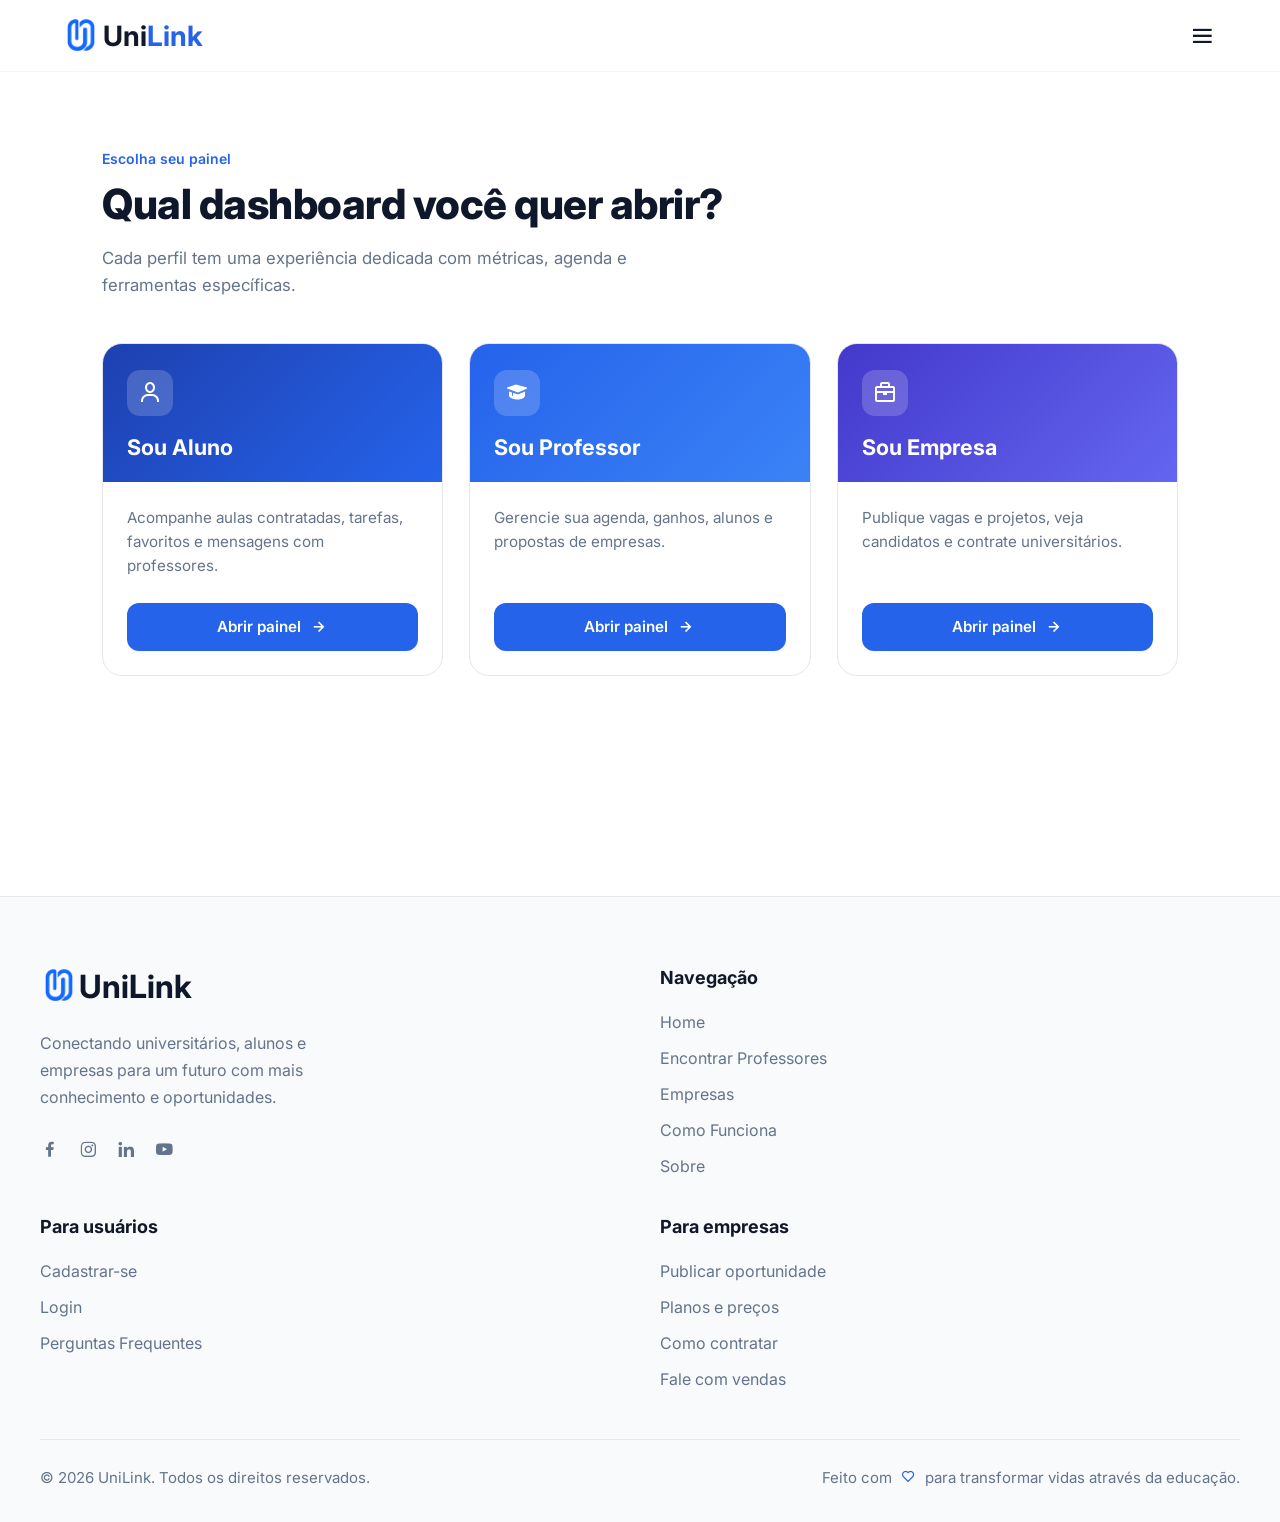
==== commit 53a41f63: "logomarca nova (atualizacao navbar, footer e sidebar)" ====
--- a/dashboard.html
+++ b/dashboard.html
@@ -13,7 +13,7 @@
         <nav class="navbar">
             <a href="index.html" class="logo">
                 <div class="logo-icon">
-                    <i class='bx bxs-layer'></i>
+                    <img src="img/marca/logo.png" alt="Logo">
                 </div>
                 <span >Uni<span style="color:#2563EB">Link</span></span>
             </a>
@@ -114,7 +114,7 @@
                 <div class="footer-brand">
                     <a href="#" class="footer-logo">
                         <div class="footer-logo-icon">
-                            <i class='bx bxs-layer'></i>
+                            <img src="img/marca/logo.png" alt="Logo">
                         </div>
                         <span>UniLink</span>
                     </a>
--- a/css/styles.css
+++ b/css/styles.css
@@ -76,7 +76,7 @@
 .logo{
     display:flex;
     align-items:center;
-    gap:12px;
+    gap:1px;
     font-size:28px;
     font-weight:700;
     color:#111827;
@@ -87,7 +87,6 @@
     width:42px;
     height:42px;
     border-radius:50%;
-    background:#1565F5;
 
     display:flex;
     justify-content:center;
@@ -97,6 +96,12 @@
 .logo-icon i{
     color:#fff;
     font-size:22px;
+}
+
+.logo-icon img {
+    width: 60px;
+    height: 60px;
+    object-fit: contain;
 }
 
 .nav-links{
@@ -125,8 +130,6 @@
     display:flex;
     gap:12px;
 }
-
-
 
 .btn-login{
     background:#fff;
@@ -1139,7 +1142,7 @@
 .footer-logo{
     display:flex;
     align-items:center;
-    gap:12px;
+    gap:1px;
     text-decoration:none;
     margin-bottom:24px;
 }
@@ -1154,11 +1157,16 @@
     width:38px;
     height:38px;
     border-radius:50%;
-    background:#2563EB;
     color:#fff;
     display:flex;
     justify-content:center;
     align-items:center;
+}
+
+.footer img {
+    width: 60px;
+    height: 60px;
+    object-fit: contain;
 }
 
 .footer-brand p{
